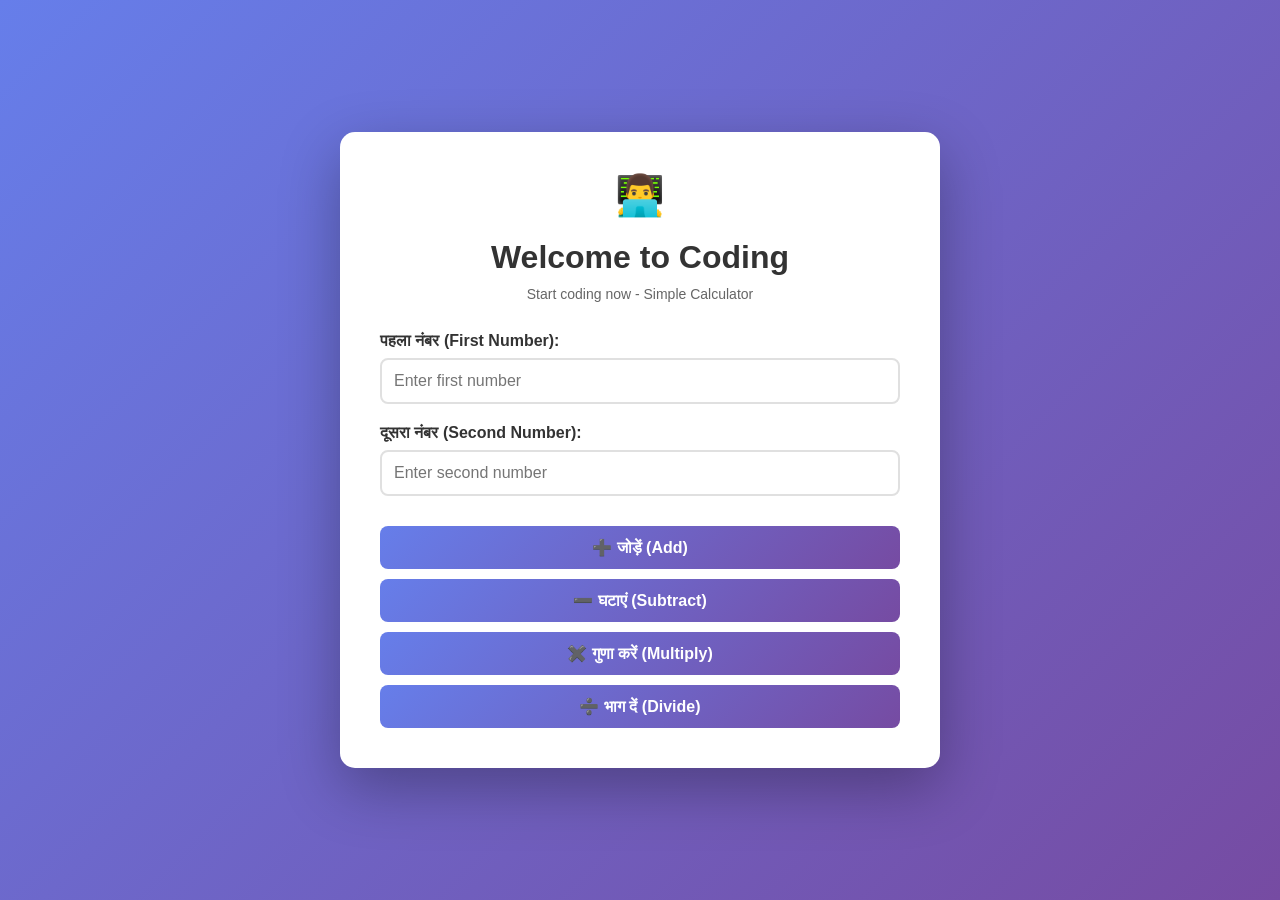
==== index.html @ 5916f880 "Add index.html with HTML, CSS and JavaScript coding setup" ====
<!DOCTYPE html>
<html lang="en">
<head>
    <meta charset="UTF-8">
    <meta name="viewport" content="width=device-width, initial-scale=1.0">
    <title>My Coding Project</title>
    <style>
        * {
            margin: 0;
            padding: 0;
            box-sizing: border-box;
        }

        body {
            font-family: 'Segoe UI', Tahoma, Geneva, Verdana, sans-serif;
            background: linear-gradient(135deg, #667eea 0%, #764ba2 100%);
            min-height: 100vh;
            display: flex;
            justify-content: center;
            align-items: center;
            padding: 20px;
        }

        .container {
            background: white;
            border-radius: 15px;
            box-shadow: 0 20px 60px rgba(0, 0, 0, 0.3);
            padding: 40px;
            max-width: 600px;
            width: 100%;
        }

        h1 {
            color: #333;
            margin-bottom: 10px;
            text-align: center;
        }

        .subtitle {
            color: #666;
            text-align: center;
            margin-bottom: 30px;
            font-size: 14px;
        }

        .input-group {
            margin-bottom: 20px;
        }

        label {
            display: block;
            margin-bottom: 8px;
            color: #333;
            font-weight: 600;
        }

        input[type="text"],
        input[type="number"],
        textarea {
            width: 100%;
            padding: 12px;
            border: 2px solid #e0e0e0;
            border-radius: 8px;
            font-size: 16px;
            font-family: 'Segoe UI', Tahoma, Geneva, Verdana, sans-serif;
            transition: border-color 0.3s;
        }

        input[type="text"]:focus,
        input[type="number"]:focus,
        textarea:focus {
            outline: none;
            border-color: #667eea;
        }

        textarea {
            resize: vertical;
            min-height: 100px;
        }

        button {
            width: 100%;
            padding: 12px;
            background: linear-gradient(135deg, #667eea 0%, #764ba2 100%);
            color: white;
            border: none;
            border-radius: 8px;
            font-size: 16px;
            font-weight: 600;
            cursor: pointer;
            transition: transform 0.2s, box-shadow 0.2s;
            margin-top: 10px;
        }

        button:hover {
            transform: translateY(-2px);
            box-shadow: 0 10px 20px rgba(102, 126, 234, 0.4);
        }

        button:active {
            transform: translateY(0);
        }

        .result {
            background: #f5f5f5;
            padding: 15px;
            border-radius: 8px;
            margin-top: 20px;
            display: none;
            border-left: 4px solid #667eea;
        }

        .result.show {
            display: block;
        }

        .result-text {
            color: #333;
            font-size: 16px;
        }

        .emoji {
            font-size: 40px;
            text-align: center;
            margin-bottom: 20px;
        }
    </style>
</head>
<body>
    <div class="container">
        <div class="emoji">👨‍💻</div>
        <h1>Welcome to Coding</h1>
        <p class="subtitle">Start coding now - Simple Calculator</p>

        <div class="input-group">
            <label for="num1">पहला नंबर (First Number):</label>
            <input type="number" id="num1" placeholder="Enter first number">
        </div>

        <div class="input-group">
            <label for="num2">दूसरा नंबर (Second Number):</label>
            <input type="number" id="num2" placeholder="Enter second number">
        </div>

        <div>
            <button onclick="add()">➕ जोड़ें (Add)</button>
            <button onclick="subtract()">➖ घटाएं (Subtract)</button>
            <button onclick="multiply()">✖️ गुणा करें (Multiply)</button>
            <button onclick="divide()">➗ भाग दें (Divide)</button>
        </div>

        <div class="result" id="result">
            <p class="result-text">परिणाम (Result): <strong id="resultValue">0</strong></p>
        </div>
    </div>

    <script>
        function showResult(value) {
            document.getElementById('resultValue').innerText = value;
            document.getElementById('result').classList.add('show');
        }

        function add() {
            const num1 = parseFloat(document.getElementById('num1').value);
            const num2 = parseFloat(document.getElementById('num2').value);
            
            if (isNaN(num1) || isNaN(num2)) {
                alert('कृपया दोनों नंबर दर्ज करें (Please enter both numbers)');
                return;
            }
            
            const result = num1 + num2;
            showResult(result);
        }

        function subtract() {
            const num1 = parseFloat(document.getElementById('num1').value);
            const num2 = parseFloat(document.getElementById('num2').value);
            
            if (isNaN(num1) || isNaN(num2)) {
                alert('कृपया दोनों नंबर दर्ज करें (Please enter both numbers)');
                return;
            }
            
            const result = num1 - num2;
            showResult(result);
        }

        function multiply() {
            const num1 = parseFloat(document.getElementById('num1').value);
            const num2 = parseFloat(document.getElementById('num2').value);
            
            if (isNaN(num1) || isNaN(num2)) {
                alert('कृपया दोनों नंबर दर्ज करें (Please enter both numbers)');
                return;
            }
            
            const result = num1 * num2;
            showResult(result);
        }

        function divide() {
            const num1 = parseFloat(document.getElementById('num1').value);
            const num2 = parseFloat(document.getElementById('num2').value);
            
            if (isNaN(num1) || isNaN(num2)) {
                alert('कृपया दोनों नंबर दर्ज करें (Please enter both numbers)');
                return;
            }
            
            if (num2 === 0) {
                alert('0 से भाग नहीं दे सकते! (Cannot divide by zero)');
                return;
            }
            
            const result = num1 / num2;
            showResult(result);
        }

        // Console message
        console.log('🎉 Welcome to Coding! आपका कोडिंग प्रोजेक्ट शुरू हो गया!');
    </script>
</body>
</html>
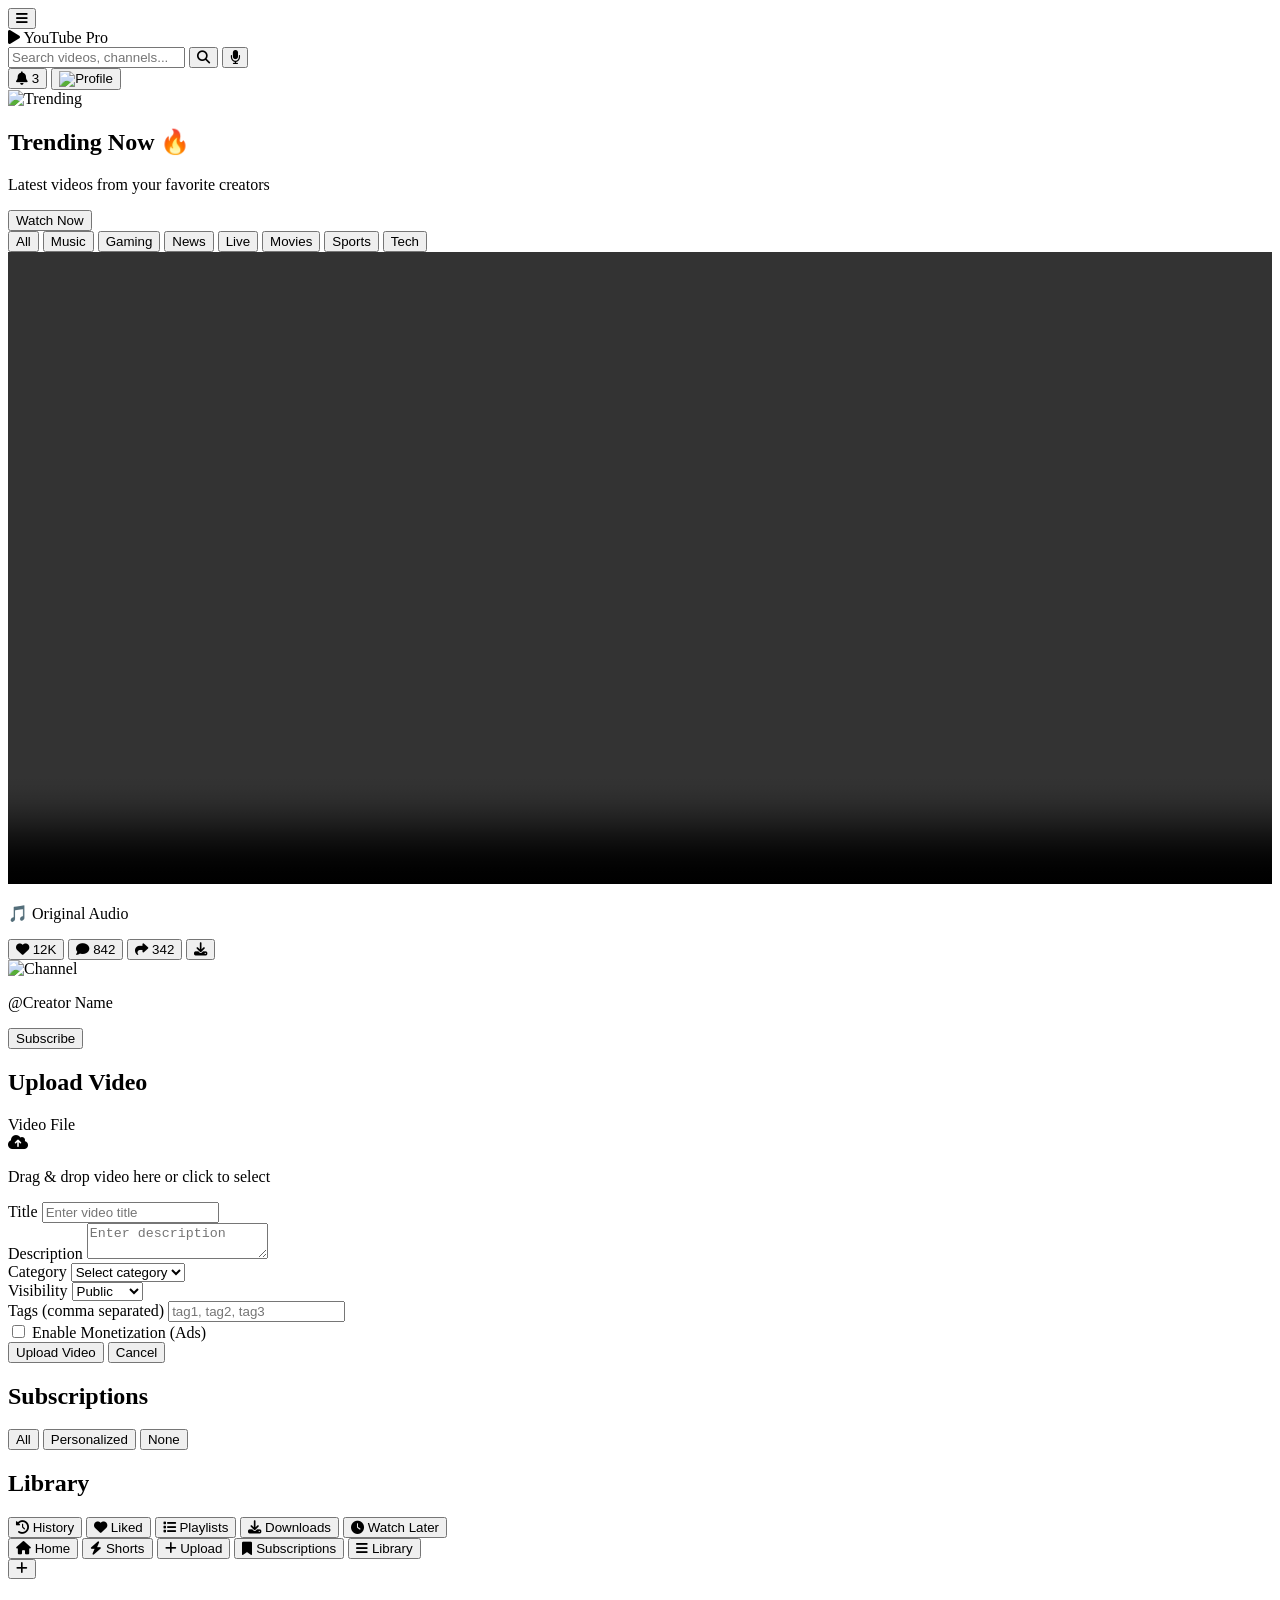
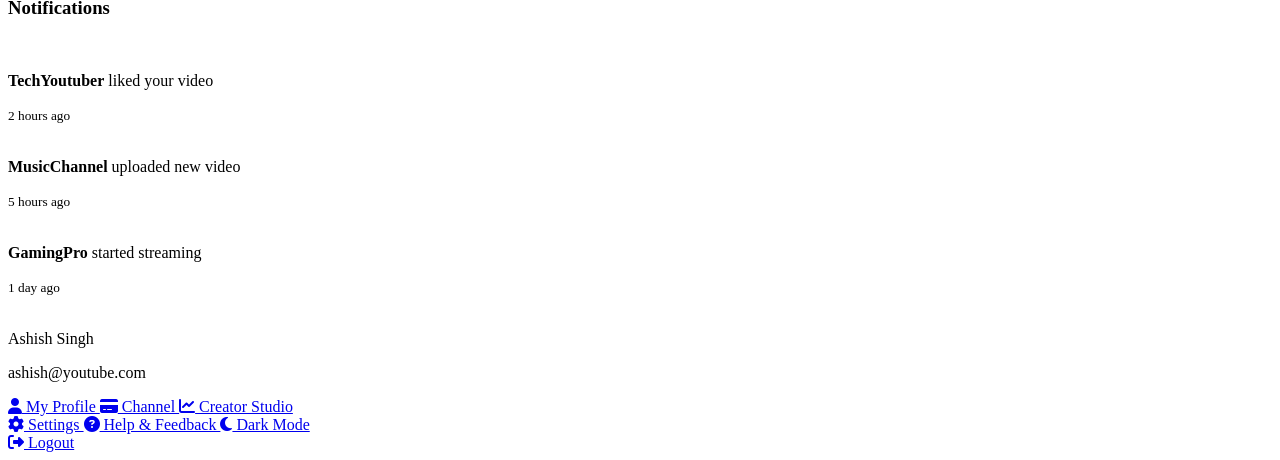
==== commit 94c458f3: "YouTube Pro - Complete HTML structure with all screens and features" ====
--- a/index.html
+++ b/index.html
@@ -3,222 +3,334 @@
 <head>
     <meta charset="UTF-8">
     <meta name="viewport" content="width=device-width, initial-scale=1.0">
-    <title>My Coding Project</title>
-    <style>
-        * {
-            margin: 0;
-            padding: 0;
-            box-sizing: border-box;
-        }
-
-        body {
-            font-family: 'Segoe UI', Tahoma, Geneva, Verdana, sans-serif;
-            background: linear-gradient(135deg, #667eea 0%, #764ba2 100%);
-            min-height: 100vh;
-            display: flex;
-            justify-content: center;
-            align-items: center;
-            padding: 20px;
-        }
-
-        .container {
-            background: white;
-            border-radius: 15px;
-            box-shadow: 0 20px 60px rgba(0, 0, 0, 0.3);
-            padding: 40px;
-            max-width: 600px;
-            width: 100%;
-        }
-
-        h1 {
-            color: #333;
-            margin-bottom: 10px;
-            text-align: center;
-        }
-
-        .subtitle {
-            color: #666;
-            text-align: center;
-            margin-bottom: 30px;
-            font-size: 14px;
-        }
-
-        .input-group {
-            margin-bottom: 20px;
-        }
-
-        label {
-            display: block;
-            margin-bottom: 8px;
-            color: #333;
-            font-weight: 600;
-        }
-
-        input[type="text"],
-        input[type="number"],
-        textarea {
-            width: 100%;
-            padding: 12px;
-            border: 2px solid #e0e0e0;
-            border-radius: 8px;
-            font-size: 16px;
-            font-family: 'Segoe UI', Tahoma, Geneva, Verdana, sans-serif;
-            transition: border-color 0.3s;
-        }
-
-        input[type="text"]:focus,
-        input[type="number"]:focus,
-        textarea:focus {
-            outline: none;
-            border-color: #667eea;
-        }
-
-        textarea {
-            resize: vertical;
-            min-height: 100px;
-        }
-
-        button {
-            width: 100%;
-            padding: 12px;
-            background: linear-gradient(135deg, #667eea 0%, #764ba2 100%);
-            color: white;
-            border: none;
-            border-radius: 8px;
-            font-size: 16px;
-            font-weight: 600;
-            cursor: pointer;
-            transition: transform 0.2s, box-shadow 0.2s;
-            margin-top: 10px;
-        }
-
-        button:hover {
-            transform: translateY(-2px);
-            box-shadow: 0 10px 20px rgba(102, 126, 234, 0.4);
-        }
-
-        button:active {
-            transform: translateY(0);
-        }
-
-        .result {
-            background: #f5f5f5;
-            padding: 15px;
-            border-radius: 8px;
-            margin-top: 20px;
-            display: none;
-            border-left: 4px solid #667eea;
-        }
-
-        .result.show {
-            display: block;
-        }
-
-        .result-text {
-            color: #333;
-            font-size: 16px;
-        }
-
-        .emoji {
-            font-size: 40px;
-            text-align: center;
-            margin-bottom: 20px;
-        }
-    </style>
+    <title>YouTube Pro - Made in India 🇮🇳</title>
+    <link rel="stylesheet" href="styles.css">
+    <link rel="stylesheet" href="https://cdnjs.cloudflare.com/ajax/libs/font-awesome/6.4.0/css/all.min.css">
 </head>
 <body>
-    <div class="container">
-        <div class="emoji">👨‍💻</div>
-        <h1>Welcome to Coding</h1>
-        <p class="subtitle">Start coding now - Simple Calculator</p>
-
-        <div class="input-group">
-            <label for="num1">पहला नंबर (First Number):</label>
-            <input type="number" id="num1" placeholder="Enter first number">
+    <!-- APP CONTAINER -->
+    <div class="app-container">
+        <!-- TOP HEADER -->
+        <header class="top-header">
+            <div class="header-left">
+                <button class="menu-btn" id="menuBtn">
+                    <i class="fas fa-bars"></i>
+                </button>
+                <div class="logo">
+                    <i class="fas fa-play"></i>
+                    <span>YouTube Pro</span>
+                </div>
+            </div>
+            
+            <div class="header-center">
+                <div class="search-container">
+                    <input type="text" class="search-input" placeholder="Search videos, channels...">
+                    <button class="search-btn">
+                        <i class="fas fa-search"></i>
+                    </button>
+                    <button class="voice-search-btn" title="Voice Search">
+                        <i class="fas fa-microphone"></i>
+                    </button>
+                </div>
+            </div>
+            
+            <div class="header-right">
+                <button class="icon-btn notification-btn" id="notificationBtn" title="Notifications">
+                    <i class="fas fa-bell"></i>
+                    <span class="notification-badge">3</span>
+                </button>
+                <button class="icon-btn profile-btn" id="profileBtn" title="Profile">
+                    <img src="https://via.placeholder.com/40" alt="Profile" class="profile-pic">
+                </button>
+            </div>
+        </header>
+
+        <!-- MAIN CONTENT AREA -->
+        <main class="main-content">
+            <!-- HOME SCREEN -->
+            <section id="homeScreen" class="screen active">
+                <div class="home-container">
+                    <!-- TRENDING BANNER SLIDER -->
+                    <div class="trending-slider">
+                        <div class="slide active">
+                            <img src="https://via.placeholder.com/1200x300" alt="Trending">
+                            <div class="slide-content">
+                                <h2>Trending Now 🔥</h2>
+                                <p>Latest videos from your favorite creators</p>
+                                <button class="btn btn-primary">Watch Now</button>
+                            </div>
+                        </div>
+                    </div>
+
+                    <!-- CATEGORY CHIPS -->
+                    <div class="category-chips">
+                        <button class="chip active">All</button>
+                        <button class="chip">Music</button>
+                        <button class="chip">Gaming</button>
+                        <button class="chip">News</button>
+                        <button class="chip">Live</button>
+                        <button class="chip">Movies</button>
+                        <button class="chip">Sports</button>
+                        <button class="chip">Tech</button>
+                    </div>
+
+                    <!-- VIDEO FEED -->
+                    <div class="video-feed" id="videoFeed">
+                        <!-- Videos will be dynamically added here -->
+                    </div>
+                </div>
+            </section>
+
+            <!-- SHORTS SCREEN -->
+            <section id="shortsScreen" class="screen">
+                <div class="shorts-container">
+                    <div class="short-video" id="shortVideo">
+                        <video width="100%" height="100%" controls autoplay>
+                            <source src="https://via.placeholder.com/400x800" type="video/mp4">
+                        </video>
+                        
+                        <div class="short-overlay">
+                            <div class="short-info">
+                                <p class="music-title">🎵 Original Audio</p>
+                            </div>
+                            
+                            <div class="short-actions">
+                                <button class="short-action-btn" title="Like">
+                                    <i class="fas fa-heart"></i>
+                                    <span>12K</span>
+                                </button>
+                                <button class="short-action-btn" title="Comment">
+                                    <i class="fas fa-comment"></i>
+                                    <span>842</span>
+                                </button>
+                                <button class="short-action-btn" title="Share">
+                                    <i class="fas fa-share"></i>
+                                    <span>342</span>
+                                </button>
+                                <button class="short-action-btn" title="Download">
+                                    <i class="fas fa-download"></i>
+                                </button>
+                            </div>
+
+                            <div class="short-channel">
+                                <img src="https://via.placeholder.com/40" alt="Channel" class="channel-avatar">
+                                <div>
+                                    <p class="channel-name">@Creator Name</p>
+                                    <button class="btn btn-sm btn-primary">Subscribe</button>
+                                </div>
+                            </div>
+                        </div>
+                    </div>
+                </div>
+            </section>
+
+            <!-- UPLOAD SCREEN -->
+            <section id="uploadScreen" class="screen">
+                <div class="upload-container">
+                    <h2>Upload Video</h2>
+                    
+                    <form class="upload-form" id="uploadForm">
+                        <div class="form-group">
+                            <label>Video File</label>
+                            <div class="upload-area" id="uploadArea">
+                                <i class="fas fa-cloud-upload-alt"></i>
+                                <p>Drag & drop video here or click to select</p>
+                                <input type="file" id="videoFile" accept="video/*" hidden>
+                            </div>
+                        </div>
+
+                        <div class="form-group">
+                            <label>Title</label>
+                            <input type="text" placeholder="Enter video title" maxlength="100">
+                        </div>
+
+                        <div class="form-group">
+                            <label>Description</label>
+                            <textarea placeholder="Enter description" maxlength="5000"></textarea>
+                        </div>
+
+                        <div class="form-row">
+                            <div class="form-group">
+                                <label>Category</label>
+                                <select>
+                                    <option>Select category</option>
+                                    <option>Gaming</option>
+                                    <option>Music</option>
+                                    <option>Entertainment</option>
+                                    <option>Education</option>
+                                </select>
+                            </div>
+
+                            <div class="form-group">
+                                <label>Visibility</label>
+                                <select>
+                                    <option>Public</option>
+                                    <option>Private</option>
+                                    <option>Unlisted</option>
+                                </select>
+                            </div>
+                        </div>
+
+                        <div class="form-group">
+                            <label>Tags (comma separated)</label>
+                            <input type="text" placeholder="tag1, tag2, tag3">
+                        </div>
+
+                        <div class="form-group">
+                            <label>
+                                <input type="checkbox"> Enable Monetization (Ads)
+                            </label>
+                        </div>
+
+                        <div class="form-actions">
+                            <button type="submit" class="btn btn-primary">Upload Video</button>
+                            <button type="reset" class="btn btn-secondary">Cancel</button>
+                        </div>
+                    </form>
+                </div>
+            </section>
+
+            <!-- SUBSCRIPTIONS SCREEN -->
+            <section id="subscriptionsScreen" class="screen">
+                <div class="subscriptions-container">
+                    <h2>Subscriptions</h2>
+                    
+                    <div class="subscription-filters">
+                        <button class="filter-btn active">All</button>
+                        <button class="filter-btn">Personalized</button>
+                        <button class="filter-btn">None</button>
+                    </div>
+
+                    <div class="subscription-feed" id="subscriptionFeed">
+                        <!-- Subscribed channels will be added here -->
+                    </div>
+                </div>
+            </section>
+
+            <!-- LIBRARY SCREEN -->
+            <section id="libraryScreen" class="screen">
+                <div class="library-container">
+                    <h2>Library</h2>
+                    
+                    <div class="library-tabs">
+                        <button class="tab-btn active" data-tab="history">
+                            <i class="fas fa-history"></i> History
+                        </button>
+                        <button class="tab-btn" data-tab="liked">
+                            <i class="fas fa-heart"></i> Liked
+                        </button>
+                        <button class="tab-btn" data-tab="playlists">
+                            <i class="fas fa-list"></i> Playlists
+                        </button>
+                        <button class="tab-btn" data-tab="downloads">
+                            <i class="fas fa-download"></i> Downloads
+                        </button>
+                        <button class="tab-btn" data-tab="watchlater">
+                            <i class="fas fa-clock"></i> Watch Later
+                        </button>
+                    </div>
+
+                    <div class="tab-content" id="libraryContent">
+                        <!-- Library content will be added here -->
+                    </div>
+                </div>
+            </section>
+        </main>
+
+        <!-- BOTTOM NAVIGATION BAR -->
+        <nav class="bottom-nav">
+            <button class="nav-item active" data-screen="homeScreen">
+                <i class="fas fa-home"></i>
+                <span>Home</span>
+            </button>
+            <button class="nav-item" data-screen="shortsScreen">
+                <i class="fas fa-bolt"></i>
+                <span>Shorts</span>
+            </button>
+            <button class="nav-item upload-btn" data-screen="uploadScreen">
+                <i class="fas fa-plus"></i>
+                <span>Upload</span>
+            </button>
+            <button class="nav-item" data-screen="subscriptionsScreen">
+                <i class="fas fa-bookmark"></i>
+                <span>Subscriptions</span>
+            </button>
+            <button class="nav-item" data-screen="libraryScreen">
+                <i class="fas fa-bars"></i>
+                <span>Library</span>
+            </button>
+        </nav>
+
+        <!-- FLOATING ACTION BUTTON -->
+        <button class="fab" id="fab">
+            <i class="fas fa-plus"></i>
+        </button>
+
+        <!-- NOTIFICATION PANEL -->
+        <div class="notification-panel" id="notificationPanel">
+            <h3>Notifications</h3>
+            <div class="notification-list">
+                <div class="notification-item">
+                    <img src="https://via.placeholder.com/40" alt="">
+                    <div>
+                        <p><strong>TechYoutuber</strong> liked your video</p>
+                        <small>2 hours ago</small>
+                    </div>
+                </div>
+                <div class="notification-item">
+                    <img src="https://via.placeholder.com/40" alt="">
+                    <div>
+                        <p><strong>MusicChannel</strong> uploaded new video</p>
+                        <small>5 hours ago</small>
+                    </div>
+                </div>
+                <div class="notification-item">
+                    <img src="https://via.placeholder.com/40" alt="">
+                    <div>
+                        <p><strong>GamingPro</strong> started streaming</p>
+                        <small>1 day ago</small>
+                    </div>
+                </div>
+            </div>
         </div>
 
-        <div class="input-group">
-            <label for="num2">दूसरा नंबर (Second Number):</label>
-            <input type="number" id="num2" placeholder="Enter second number">
-        </div>
-
-        <div>
-            <button onclick="add()">➕ जोड़ें (Add)</button>
-            <button onclick="subtract()">➖ घटाएं (Subtract)</button>
-            <button onclick="multiply()">✖️ गुणा करें (Multiply)</button>
-            <button onclick="divide()">➗ भाग दें (Divide)</button>
-        </div>
-
-        <div class="result" id="result">
-            <p class="result-text">परिणाम (Result): <strong id="resultValue">0</strong></p>
+        <!-- PROFILE MENU -->
+        <div class="profile-menu" id="profileMenu">
+            <div class="profile-header">
+                <img src="https://via.placeholder.com/60" alt="">
+                <div>
+                    <p class="profile-name">Ashish Singh</p>
+                    <p class="profile-email">ashish@youtube.com</p>
+                </div>
+            </div>
+            <div class="menu-divider"></div>
+            <a href="#" class="menu-item">
+                <i class="fas fa-user"></i> My Profile
+            </a>
+            <a href="#" class="menu-item">
+                <i class="fas fa-credit-card"></i> Channel
+            </a>
+            <a href="#" class="menu-item">
+                <i class="fas fa-chart-line"></i> Creator Studio
+            </a>
+            <div class="menu-divider"></div>
+            <a href="#" class="menu-item">
+                <i class="fas fa-cog"></i> Settings
+            </a>
+            <a href="#" class="menu-item">
+                <i class="fas fa-question-circle"></i> Help & Feedback
+            </a>
+            <a href="#" class="menu-item" id="themeToggle">
+                <i class="fas fa-moon"></i> Dark Mode
+            </a>
+            <div class="menu-divider"></div>
+            <a href="#" class="menu-item logout">
+                <i class="fas fa-sign-out-alt"></i> Logout
+            </a>
         </div>
     </div>
 
-    <script>
-        function showResult(value) {
-            document.getElementById('resultValue').innerText = value;
-            document.getElementById('result').classList.add('show');
-        }
-
-        function add() {
-            const num1 = parseFloat(document.getElementById('num1').value);
-            const num2 = parseFloat(document.getElementById('num2').value);
-            
-            if (isNaN(num1) || isNaN(num2)) {
-                alert('कृपया दोनों नंबर दर्ज करें (Please enter both numbers)');
-                return;
-            }
-            
-            const result = num1 + num2;
-            showResult(result);
-        }
-
-        function subtract() {
-            const num1 = parseFloat(document.getElementById('num1').value);
-            const num2 = parseFloat(document.getElementById('num2').value);
-            
-            if (isNaN(num1) || isNaN(num2)) {
-                alert('कृपया दोनों नंबर दर्ज करें (Please enter both numbers)');
-                return;
-            }
-            
-            const result = num1 - num2;
-            showResult(result);
-        }
-
-        function multiply() {
-            const num1 = parseFloat(document.getElementById('num1').value);
-            const num2 = parseFloat(document.getElementById('num2').value);
-            
-            if (isNaN(num1) || isNaN(num2)) {
-                alert('कृपया दोनों नंबर दर्ज करें (Please enter both numbers)');
-                return;
-            }
-            
-            const result = num1 * num2;
-            showResult(result);
-        }
-
-        function divide() {
-            const num1 = parseFloat(document.getElementById('num1').value);
-            const num2 = parseFloat(document.getElementById('num2').value);
-            
-            if (isNaN(num1) || isNaN(num2)) {
-                alert('कृपया दोनों नंबर दर्ज करें (Please enter both numbers)');
-                return;
-            }
-            
-            if (num2 === 0) {
-                alert('0 से भाग नहीं दे सकते! (Cannot divide by zero)');
-                return;
-            }
-            
-            const result = num1 / num2;
-            showResult(result);
-        }
-
-        // Console message
-        console.log('🎉 Welcome to Coding! आपका कोडिंग प्रोजेक्ट शुरू हो गया!');
-    </script>
+    <!-- SCRIPTS -->
+    <script src="script.js"></script>
 </body>
-</html>+</html>
